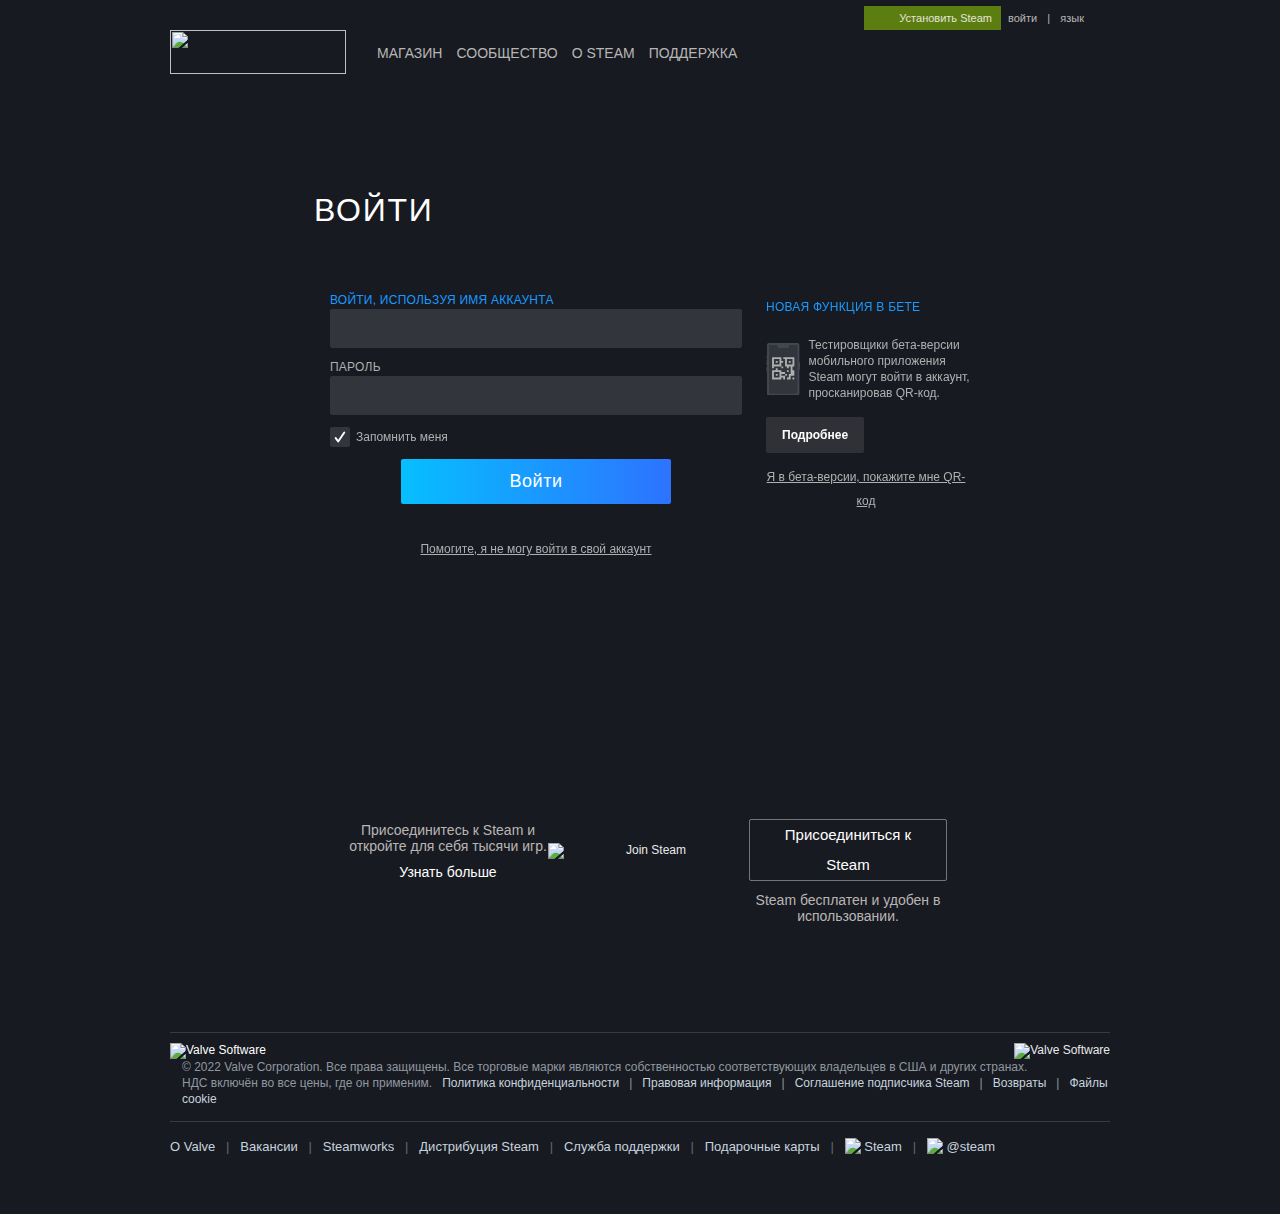
==== steam/index.html @ f7e7bc99 "[add] Steam Without side menu panel" ====
<!DOCTYPE html>
<html>
    <head>
        <meta charset="utf-8"/>
        <title>Войти</title>
        <link href="styles/styles.css" rel="stylesheet" ref="text/css">
        <link href="styles/header_styles.css" rel="stylesheet" ref="text/css">
        <link href="styles/main_content_styles.css" rel="stylesheet" ref="text/css">
        <link href="styles/footer_styles.css" rel="stylesheet" ref="text/css">
        <link href="styles/font_styles.css" rel="stylesheet" ref="text/css">
        <link href="styles/responsive_header_styles.css" rel="stylesheet" ref="text/css">
        <link href="styles/media_styles.css" rel="stylesheet" ref="text/css">
        <link rel="shortcut icon" href="https://store.steampowered.com/favicon.ico" type="image/x-icon">
    </head>
    <body>
        <!-- <input type="checkbox" id="menu"> -->
        <div class="responsive_header">
            <div class="responsive_menu_logo" >
                <!-- <label for="menu"> -->
                    <img src="https://store.cloudflare.steamstatic.com/public/shared/images/responsive/header_menu_hamburger.png" height="100%">
                <!-- </label> -->
            </div>
            <a href="https://store.steampowered.com/?snr=1_60_4__global-responsive-menu">
                <img src="https://store.cloudflare.steamstatic.com/public/shared/images/responsive/header_logo.png" height="36" alt="STEAM">
            </a>
        </div>
        <!-- <div class="side_menu_panel">
            
        </div> -->
        <div class="global_header">
            <div class="content">
                <div class="logo">
                    <a href="https://store.steampowered.com/?snr=1_60_4__global-header">
						<img src="https://store.cloudflare.steamstatic.com/public/shared/images/header/logo_steam.svg?t=962016" width="176" height="44">
					</a>
                </div>
                <div class="navigation_container">
                    <a class="menuitem store_hoverer" href="https://store.steampowered.com/?snr=1_60_4__global-header">МАГАЗИН</a>
                    <div class="store_navigation">
                        <a class="submenuitem" href="https://store.steampowered.com/?snr=1_60_4__global-header">Главная</a>
                        <a class="submenuitem" href="https://store.steampowered.com/explore/?snr=1_60_4__global-header">Рекомендации</a>
                        <a class="submenuitem" href="https://steamcommunity.com/my/wishlist/">Список желаемого</a>
                        <a class="submenuitem" href="https://store.steampowered.com/points/shop/?snr=1_60_4__global-header">Магазин очков</a>	
                        <a class="submenuitem" href="https://store.steampowered.com/news/?snr=1_60_4__global-header">Новости</a>
                        <a class="submenuitem" href="https://store.steampowered.com/stats/?snr=1_60_4__global-header">Статистика</a>
                    </div>
                    <a class="menuitem community_hoverer" href="https://steamcommunity.com/">СООБЩЕСТВО</a>
                    <div class="community_navigation">
                        <a class="submenuitem" href="https://steamcommunity.com/">Главная</a>
                        <a class="submenuitem" href="https://steamcommunity.com/discussions/">Обсуждения</a>
                        <a class="submenuitem" href="https://steamcommunity.com/workshop/">Мастерская</a>
                        <a class="submenuitem" href="https://steamcommunity.com/market/">Торговая площадка</a>
                        <a class="submenuitem" href="https://steamcommunity.com/?subsection=broadcasts">Трансляции</a>
                    </div>
                    <a class="menuitem" href="https://store.steampowered.com/about/?snr=1_60_4__global-header">О STEAM</a>
                    <a class="menuitem" href="https://help.steampowered.com/ru/">ПОДДЕРЖКА</a>
                </div>
                <div class="global_actions">
                    <div class="global_action_menu">
                        <div class="install_btn">
                            <a class="install_btn_content white_hover" href="https://store.steampowered.com/about/?snr=1_60_4__global-header">Установить Steam</a>
                            <a class="sign_in_btn white_hover" href="https://store.steampowered.com/login/?redir=login%2F%3Fredir%3D%26redir_ssl%3D1%26snr%3D1_4_4__global-header&amp;redir_ssl=1&amp;snr=1_60_4__global-header">войти</a>
                            &nbsp;|&nbsp;
                            <span class="language_btn white_hover">язык</span>
                        </div>
                    </div>
                </div>
            </div>
        </div>
        <div class="responsive_main_content">
            <div class="main_content">
                <div class="login_div">
                    <div class="login_window_div">
                        <div class="login_label">Войти</div>
                        <div class="login_form_div">
                            <div class="inner_login_form_div">
                                <div class="login_form">
                                    <div class="field_div">
                                        <div class="field_label nickname_field_label">Войти, используя имя аккаунта</div>
                                        <input type="text" class="input_field" value="" autofocus>
                                    </div>
                                    <div class="field_div">
                                        <div class="field_label">Пароль</div>
                                        <input type="password" class="input_field" value="">
                                    </div>
                                    <div class="remember_me_div">
                                        <div class="checkbox_outer_div">
                                            <div clas="checkbox_inner_div">
                                                <svg version="1.1" id="base" xmlns="http://www.w3.org/2000/svg" class="check_mark" viewBox="0 0 256 256">
                                                    <polyline fill="none" points="49.5,147.75 95,210.75 206.5,45.25 "></polyline>
                                                </svg>
                                            </div>
                                        </div>
                                        <div class="remember_me_label">Запомнить меня</div>
                                    </div>
                                    <div class="login_btn_div">
                                        <button class="login_btn" type="submit">Войти</button>
                                    </div>
                                    <div class="form_error_div">&nbsp;</div>
                                    <a class="help_to_login_link" href="https://help.steampowered.com/wizard/HelpWithLogin?redir=https%3A%2F%2Fstore.steampowered.com%2Flogin%2F%3Fredir%3D%26redir_ssl%3D1%26snr%3D1_4_4__global-header">Помогите, я не могу войти в свой аккаунт</a>
                                </div>
                                <div class="beta_function_outer_div">
                                    <div class="beta_function_inner_div">
                                        <div class="beta_functions_label">Новая функция в бете</div>
                                        <div class="beta_function_describtion_div">
                                            <svg class="beta_svg" viewBox="0 0 34 52" xmlns="http://www.w3.org/2000/svg">
                                                <path fill-rule="evenodd" clip-rule="evenodd" d="M0.993001 3.2C0.993001 2.0799 0.993001 1.51984 1.21099 1.09202C1.40273 0.715695 1.7087 0.409734 2.08502 0.217987C2.51284 0 3.0729 0 4.193 0H29.793C30.9131 0 31.4732 0 31.901 0.217987C32.2773 0.409734 32.5833 0.715695 32.775 1.09202C32.993 1.51984 32.993 2.0799 32.993 3.2V48.8C32.993 49.9201 32.993 50.4802 32.775 50.908C32.5833 51.2843 32.2773 51.5903 31.901 51.782C31.4732 52 30.9131 52 29.793 52H4.193C3.0729 52 2.51284 52 2.08502 51.782C1.7087 51.5903 1.40273 51.2843 1.21099 50.908C0.993001 50.4802 0.993001 49.9201 0.993001 48.8V3.2ZM33 19.2967C33 19.1328 33.1328 19 33.2967 19C33.4606 19 33.5934 19.1328 33.5934 19.2967V25.8924C33.5934 26.0563 33.4606 26.1891 33.2967 26.1891C33.1328 26.1891 33 26.0563 33 25.8924V19.2967ZM0.690255 12.8531C0.854118 12.8531 0.986956 12.986 0.986956 13.1498V14.735C0.986956 14.8988 0.854118 15.0317 0.690255 15.0317C0.526392 15.0317 0.393555 14.8988 0.393555 14.735V13.1498C0.393555 12.986 0.526392 12.8531 0.690255 12.8531ZM0.986956 23.8975C0.986956 23.7337 0.854118 23.6008 0.690255 23.6008C0.526392 23.6008 0.393555 23.7337 0.393555 23.8975V27.8064C0.393555 27.9703 0.526392 28.1031 0.690255 28.1031C0.854118 28.1031 0.986956 27.9703 0.986956 27.8064V23.8975ZM0.690255 17.3557C0.854118 17.3557 0.986956 17.4886 0.986956 17.6524V21.5613C0.986956 21.7252 0.854118 21.858 0.690255 21.858C0.526392 21.858 0.393555 21.7252 0.393555 21.5613V17.6524C0.393555 17.4886 0.526392 17.3557 0.690255 17.3557Z" fill="#42464E"></path>
                                                <path fill-rule="evenodd" clip-rule="evenodd" d="M3.10899 2.54601C3 2.75992 3 3.03995 3 3.6V48.4C3 48.9601 3 49.2401 3.10899 49.454C3.20487 49.6422 3.35785 49.7951 3.54601 49.891C3.75992 50 4.03995 50 4.6 50H29.4C29.9601 50 30.2401 50 30.454 49.891C30.6422 49.7951 30.7951 49.6422 30.891 49.454C31 49.2401 31 48.9601 31 48.4V3.6C31 3.03995 31 2.75992 30.891 2.54601C30.7951 2.35785 30.6422 2.20487 30.454 2.10899C30.2401 2 29.9601 2 29.4 2H23C22.9469 2 22.8965 2.0232 22.8562 2.06277C22.7957 2.12213 22.7857 2.22585 22.7855 2.32129C22.7839 3.09871 22.7694 3.51909 22.6437 3.85908C22.4867 4.28385 22.2109 4.63059 21.8671 4.82458C21.5561 5 21.1565 5 20.3571 5H13.6429C12.8435 5 12.4439 5 12.1329 4.82458C11.7891 4.63059 11.5133 4.28385 11.3563 3.85908C11.2306 3.51909 11.2161 3.09871 11.2145 2.32129C11.2143 2.22585 11.2043 2.12213 11.1438 2.06277C11.1035 2.0232 11.0531 2 11 2H4.6C4.03995 2 3.75992 2 3.54601 2.10899C3.35785 2.20487 3.20487 2.35785 3.10899 2.54601Z" fill="#32353C"></path>
                                                <g clip-path="url(#clip0_1079_5430)">
                                                    <path d="M24.3333 17.6667H22.5V19.5H24.3333V17.6667ZM26.1667 15.8333V21.3333H20.6667V15.8333H26.1667V15.8333ZM27.0833 26.8333H25.25C24.3333 26.8333 24.3333 26.8333 24.3333 27.75V31.4167C24.3333 32.3335 24.3333 32.3335 25.25 32.3335H27.0833C28 32.3335 28 32.3335 28 31.4167V27.75C28 26.8333 28 26.8333 27.0833 26.8333ZM21.5833 26.8333C20.6665 26.8333 20.6665 26.8333 20.6665 27.75C20.6665 28.6667 20.6665 28.6667 21.5833 28.6667C22.5 28.6667 22.5 28.6667 22.5 27.75C22.5 26.8333 22.5 26.8333 21.5833 26.8333ZM27.0833 34.1667C26.1665 34.1667 26.1665 34.1667 26.1665 35.0835C26.1665 36.0002 26.1665 36.0002 27.0833 36.0002C28 36 28 36 28 35.0833C28 34.1667 28 34.1667 27.0833 34.1667ZM16.0833 23.1667C15.1665 23.1667 15.1665 23.1667 15.1665 24.0835C15.1665 25.0002 15.1665 25.0002 16.0833 25.0002C17 25.0002 17 25 17 24.0833C17 23.1665 17 23.1667 16.0833 23.1667ZM11.5 17.6667H9.66674V19.5H11.5V17.6667ZM13.3333 15.8333V21.3333H7.83326V15.8333H13.3333V15.8333ZM14.25 14H6.91674C6 14 6 14 6 14.9167V24.0835C6 25 6 25 6.91674 25C7.83348 25 7.83348 25 7.83348 24.0833V23.1665H14.25C15.1667 23.1665 15.1667 23.1665 15.1667 22.2498V19.5H16.0835C17 19.5 17 19.5 17 18.5833C17 17.6665 17 17.6665 16.0833 17.6665H15.1665V14.9165C15.1667 14 15.1667 14 14.25 14ZM27.0833 30.5H23.4167C22.5 30.5 22.5 30.5 22.5 31.4167V34.1667H21.5833C20.6665 34.1667 20.6665 34.1667 20.6665 35.0835C20.6665 36.0002 20.6665 36.0002 21.5833 36.0002H23.4165C24.3333 36.0002 24.3333 36.0002 24.3333 35.0835V32.3335H27.0833C28 32.3335 28 32.3335 28 31.4167C28 30.5 28 30.5 27.0833 30.5ZM19.75 30.5C18.8333 30.5 18.8333 30.5 18.8333 31.4167C18.8333 32.3335 18.8333 32.3335 19.75 32.3335C20.6667 32.3335 20.6667 32.3335 20.6667 31.4167C20.6667 30.5 20.6667 30.5 19.75 30.5ZM10.5833 25C9.66652 25 9.66652 25 9.66652 25.9167V26.8335H6.91652C6 26.8333 6 26.8333 6 27.75V35.0833C6 36 6 36 6.91674 36H14.25C15.1667 36 15.1667 36 15.1667 35.0833V34.1665H17V35.0833C17 36 17 36 17.9167 36C18.8335 36 18.8335 36 18.8335 35.0833V33.25C18.8335 32.3333 18.8335 32.3333 17.9167 32.3333H15.1667V30.5H17.9167C18.8335 30.5 18.8335 30.5 18.8335 29.5833C18.8335 28.6665 18.8335 28.6665 17.9167 28.6665H15.1667V27.75C15.1667 26.8333 15.1667 26.8333 14.25 26.8333H11.5V25.9165C11.5 25 11.5 25 10.5833 25ZM13.3333 28.6667V34.1667H7.83326V28.6667H13.3333ZM11.5 30.5H9.66674V32.3333H11.5V30.5ZM27.0833 14H17.9167C17 14 17 14 17 14.9167C17 15.8335 17 15.8335 17.9167 15.8335H18.8335V22.25C18.8335 23.1667 18.8335 23.1667 19.7502 23.1667H20.667V24.0835C20.667 25.0002 20.667 25.0002 21.5837 25.0002C22.5 25 22.5 25 22.5 24.0833V23.1665H24.3333V27.75C24.3333 28.6667 24.3333 28.6667 25.25 28.6667C26.1667 28.6667 26.1667 28.6667 26.1667 27.75V23.1667H27.0835C28.0002 23.1667 28.0002 23.1667 28.0002 22.25V14.9167C28 14 28 14 27.0833 14Z" fill="#AFAFAF"></path>
                                                </g>
                                                <defs>
                                                    <clipPath>
                                                        <rect width="22" height="22" fill="currentColor" transform="translate(6 14)"></rect>
                                                    </clipPath>
                                                </defs>
                                            </svg>
                                            <div class="beta_functions_describtion_text">Тестировщики бета-версии мобильного приложения Steam могут войти в аккаунт, просканировав QR-код.</div>
                                        </div>
                                        <a href="https://steamcommunity.com/groups/SteamMobileApp" class="more_link">Подробнее</a>
                                        <div class="show_qr_link">Я в бета-версии, покажите мне QR-код</div>
                                    </div>
                                </div>
                            </div>
                        </div>
                    </div>
                </div>
                <div class="login_bottom_row">
                    <div class="bottom_row_item join_us_label_div">
                        <div class="subtext">Присоединитесь к Steam и откройте для себя тысячи игр.</div>
                        <a class="join_us" href="https://store.steampowered.com/about">Узнать больше</a>
                    </div>
                    <img alt="Join Steam" class="bottom_row_item join_image" src="https://store.akamai.steamstatic.com/public/shared/images/login/join_pc.png?v=1">
                    <div class="bottom_row_item join_us_btn_div">
                        <a class="join_us_btn" href="https://store.steampowered.com/join/?&snr=1_60_4__62">
                            <span>Присоединиться к Steam</span>
                        </a>
                        <div class="subtext">Steam бесплатен и удобен в использовании.</div>
                    </div>
                </div>
            </div>
            <div class="footer_spacer"></div>
            <div class="footer">
                <div class="footer_content">
                    <div class="rule"></div>
                    <div class="footer_steam_logo">
                        <img src="https://store.akamai.steamstatic.com/public/images/v6/logo_steam_footer.png" alt="Valve Software">
                    </div>
                    <div class="footer_valve_logo">
                        <a href="http://www.valvesoftware.com" target="_blank" rel="noreferrer">
                            <img src="https://store.akamai.steamstatic.com/public/images/footerLogo_valve_new.png" alt="Valve Software">
                        </a>
                    </div>
                    <div class="footer_text">
                        <div>
                            © 2022 Valve Corporation. Все права защищены. Все торговые марки являются собственностью соответствующих владельцев в США и других странах.
                        </div>
                        <div>
                            НДС включён во все цены, где он применим.&nbsp;&nbsp;
                            <a href="https://store.steampowered.com/privacy_agreement/?snr=1_44_44_" target="_blank" rel="noreferrer">Политика конфиденциальности</a>
                            &nbsp; | &nbsp;
                            <a href="https://store.steampowered.com/legal/?snr=1_44_44_" target="_blank" rel="noreferrer">Правовая информация</a>
                            &nbsp; | &nbsp;
                            <a href="https://store.steampowered.com/subscriber_agreement/?snr=1_44_44_" target="_blank" rel="noreferrer">Соглашение подписчика Steam</a>
                            &nbsp; | &nbsp;
                            <a href="https://store.steampowered.com/steam_refunds/?snr=1_44_44_" target="_blank" rel="noreferrer">Возвраты</a>
                            &nbsp; | &nbsp;
                            <a href="https://store.steampowered.com/account/cookiepreferences/?snr=1_44_44_" target="_blank" rel="noreferrer">Файлы cookie</a>
                        </div>
                    </div>
                    <div style="clear: left;"></div>
                    <br>
                    <div class="rule"></div>
                    <div class="valve_links">
                        <a href="http://www.valvesoftware.com/about" target="_blank" rel="noreferrer">О Valve</a>
                        &nbsp; | &nbsp;
                        <a href="http://www.valvesoftware.com" target="_blank" rel="noreferrer">Вакансии</a>
                        &nbsp; | &nbsp;
                        <a href="http://www.steampowered.com/steamworks/" target="_blank" rel="noreferrer">Steamworks</a>
                        &nbsp; | &nbsp;
                        <a href="https://partner.steamgames.com/steamdirect" target="_blank" rel="noreferrer">Дистрибуция Steam</a>
                        &nbsp; | &nbsp;
                        <a href="https://help.steampowered.com/ru/?snr=1_44_44_">Служба поддержки</a>
                        &nbsp; | &nbsp;
                        <a href="https://store.steampowered.com/digitalgiftcards/?snr=1_44_44_" target="_blank" rel="noreferrer">Подарочные карты</a>
                        &nbsp; | &nbsp;
                        <a href="https://steamcommunity.com/linkfilter/?url=http://www.facebook.com/Steam" target="_blank" rel="noopener">
                            <img src="https://store.akamai.steamstatic.com/public/images/ico/ico_facebook.gif"> Steam</a>
                        &nbsp; | &nbsp;
                        <a href="http://twitter.com/steam" target="_blank" rel="noreferrer">
                            <img src="https://store.akamai.steamstatic.com/public/images/ico/ico_twitter.gif"> @steam</a>
                    </div>
                </div>
            </div>
        </div>
    </body>
</html>
---- steam/styles/styles.css ----
html{
    height: 100%;
}

*{
    padding: 0;
    margin: 0;
}

::-webkit-scrollbar {
    height: 12px;
    width: 14px;
    background: transparent;
    z-index: 12;
    overflow: visible;
}

::-webkit-scrollbar-corner {
    background: #202020;
}

::-webkit-scrollbar-thumb {
    width: 10px;
    background-color: #434953;
    border-radius: 10px;
    z-index: 12;
    border: 4px solid rgba(0,0,0,0);
    background-clip: padding-box;
    transition: background-color .32s ease-in-out;
    margin: 4px;
    min-height: 32px;
    min-width: 32px;
}

::-webkit-scrollbar-thumb:hover{
    background:#4e5157
}

::selection {
    background: #54a5d4;
    text-shadow: 1px 1px 2px #000000aa;
    color: #fff;
}

body{
    background: #1b2838;
    min-height: 100%;
}

body{
    font-size: 12px;
    height: auto;
    position: relative;
    color: #E9E9E9;
    background-color: #181A21;
    font-family: "Motiva Sans", Sans-serif;
    font-weight: normal;
}

a {
    text-decoration: none;
    color: #ffffff;
}

img{
    -webkit-user-drag: none;
}
---- steam/styles/header_styles.css ----
.global_header{
    padding-left: 16px;
    padding-right: 16px;
    background: #171a21;
    background-position: center top;
    min-width: 940px;
    font-family: "Motiva Sans", Sans-serif;
    font-weight: normal;
    font-size: 14px;
}

.content{
    background: #171a21;
    position: relative;
    width: 940px;
    height: 104px;
    margin: 0px auto;
    z-index: 402;
}

.logo{
    float: left;
    padding-top: 30px;
    margin-right: 40px;
    width: 176px;
    height: 44px;
}

.menuitem {
    display: block;
    position: relative;
    padding-top: 45px;
    padding-left: 7px;
    padding-right: 7px;
    padding-bottom: 7px;
    line-height: 16px;
    float: left;
    font-size: 14px;
    color: #b8b6b4;
    text-transform: uppercase;
}

.menuitem:hover{
    color: #ffffff;
}

.navigation_container{
    position: absolute;
    left: 200px;
}

.global_actions{
    position: absolute;
    right: 0px;
    top: 6px;
    height: 21px;
    line-height: 21px;
    color: #b8b6b4;
    font-size: 11px;
    z-index: 401;
}

.global_action_menu{
    line-height: 24px;
    vertical-align: top;
    display: inline-block;
}

.install_btn{
    display: inline-block;
    position: relative;
    height: 21px;
    line-height: 24px;
    margin-right: 3px;
    vertical-align: top;
}

.install_btn_content{
    display: inline-block;
    padding-left: 35px;
    padding-right: 9px;
    background-position: 10px 5px;
    background-image: url(https://store.cloudflare.steamstatic.com/public/shared/images/header/btn_header_installsteam_download.png?v=1);
    background-repeat: no-repeat;
    text-decoration: none;
    color: #e5e4dc;
    font-weight: normal;
    background-color: #5c7e10;
}

.sign_in_btn{
    vertical-align: top;
    padding: 0 4px;
    color: #b8b6b4;
}

.language_btn{
    padding-right: 18px;
    background-image: url(https://store.cloudflare.steamstatic.com/public/shared/images/popups/btn_arrow_down_padded.png);
    background-position: right center;
    background-repeat: no-repeat;
    cursor: pointer;
    margin-right: 5px;
    vertical-align: top;
    display: inline-block;
    padding-left: 4px;
    line-height: 25px;
}

.community_navigation{
    max-width: 132px;
    padding: 5px 15px 10px 15px;
    box-shadow: 3px 3px 5px -3px #000;
    text-align: left;
    background: #171a21;
    position: absolute;
    left: 80.4688px;
    top: 64px;
    opacity: 0;
    transition: 0.3s;
}

.submenuitem{
    display: block;
    padding: 6px 0;
    text-decoration: none;
    text-transform: uppercase;
    font-size: 11px;
    color: #b8b6b4;
    padding-right: 10px;
}

.submenuitem:hover{
    color: #ffffff;
}

.community_hoverer:hover + .community_navigation{
    opacity: 1;
    transition: 0.3s;
}

.store_navigation{
    max-width: 132px;
    padding: 5px 15px 10px 15px;
    box-shadow: 3px 3px 5px -3px #000;
    text-align: left;
    background: #171a21;
    position: absolute;
    left: 1px;
    top: 64px;
    pointer-events: none;
    opacity: 0;
    transition: 0.3s;
}

.store_hoverer:hover + .store_navigation{
    opacity: 1;
    transition: 0.3s;
}

.white_hover:hover{
    color: #ffffff;
}
---- steam/styles/main_content_styles.css ----
.main_content{
    margin: 0 auto;
    padding: 0px 8px;
    width: 100%;
    background: radial-gradient(rgba(24, 26, 33, 0) 0%, #181A21 100%) fixed no-repeat, 
            url(https://store.cloudflare.steamstatic.com/public/shared/images/joinsteam/new_login_bg_strong_mask.jpg) center top no-repeat, #181A21;
}

.login_div{
    padding-top: 80px;
    padding-bottom: 150px;
    display: flex;
    flex-direction: column;
    align-items: center;
}

.login_window_div{
    display: flex;
    flex-direction: column;
    gap: 32px;
    position: relative;
}

.login_label{
    display: flex;
    flex-direction: column;
    gap: 8px;
    margin: 8px 16px;
    color: #fff;
    font-size: 32px;
    text-transform: uppercase;
    letter-spacing: .055em;
    font-weight: 200;
}

.login_form_div{
    background-color: #181a21;
    border-radius: 4px;
    padding: 24px 32px;
    flex: 1;
    min-width: 636px;
}

.inner_login_form_div{
    display: flex;
    flex-direction: row;
    flex: 1;
}

.login_form{
    flex: 1;
    display: grid;
    gap: 12px;
    grid-template-columns: 1fr;
}

.field_div{
    display: grid;
    grid-template-areas:
        "label hint"
        "input input";
    grid-template-columns: 1fr min-content;
    gap: 2px;
}

.field_label{
    font-size: 12px;
    color: #afafaf;
    text-transform: uppercase;
    letter-spacing: .02em;
    user-select: none;
}

.nickname_field_label{
    color: #1999ff;
    font-weight: 500;
}

.input_field{
    border-radius: 2px;
    color: #fff;
    padding: 10px;
    background-color: #32353c;
    outline: none;
    font-size: 15px;
    grid-area: input;
    border: 1px solid #32353c;
}

.remember_me_div{
    display: flex;
    flex-direction: row;
    align-items: center;
    cursor: pointer;
}

.checkbox_outer_div{
    width: 14px;
    height: 14px;
    padding: 3px;
    border-radius: 2px;
    background-color: #32353c;
    cursor: pointer;
}

.checkbox_inner_div{
    width: 100%;
    height: 100%;
}

.check_mark{
    stroke-width: 35;
    stroke: rgb(255, 255, 255);
    stroke-linecap: round;
    stroke-linejoin: round;
    stroke-miterlimit: 10;
    fill: #fff;
    overflow: visible;
    width: 100%;
    height: 100%;
    max-width: 320px;
    max-height: 320px;
}

.check_mark:focus{
    outline: -webkit-focus-ring-color auto 5px;
}

.remember_me_label{
    color: #afafaf;
    font-size: 12px;
    user-select: none;
    padding-left: 6px;
}

.login_btn_div{
    display: flex;
    flex-direction: column;
    align-items: center;
}

.login_btn{
    position: relative;
    background: linear-gradient(90deg, #06BFFF 0%, #2D73FF 100%);
    border-radius: 2px;
    border: none;
    outline: none;
    padding: 12px;
    color: #fff;
    font-size: 18px;
    font-weight: 500;
    font-family: inherit;
    text-align: center;
    letter-spacing: .03em;
    cursor: pointer;
    width: 270px;
}

.form_error_div{
    color: #c15755;
    font-size: 12px;
    font-weight: 500;
    text-align: center;
}

.help_to_login_link{
    color: #afafaf;
    font-size: 12px;
    text-decoration: underline;
    cursor: pointer;
    text-align: center;
}

.beta_function_outer_div{
    flex: 0;
    display: grid;
    gap: 4px;
    margin-left: 24px;
}

.beta_function_inner_div{
    display: flex;
    flex-direction: column;
    align-items: flex-start;
    width: 200px;
}

.beta_functions_label{
    color: #1999ff;
    font-weight: 500;
    font-size: 12px;
    line-height: 16px;
    margin: 6px 0px;
    text-transform: uppercase;
    letter-spacing: .02em;
}

.beta_function_describtion_div{
    display: flex;
    flex-direction: row;
    align-items: center;
    padding: 8px 0px;
}

.beta_svg{
    width: 120px;
    fill: #afafaf;
    height: 52;
}

.beta_functions_describtion_text{
    font-weight: 400;
    font-size: 12px;
    line-height: 16px;
    color: #afafaf;
    margin: 8px;
}

.more_link{
    background-color: rgba(255,255,255,.1);
    border-radius: 2px;
    font-weight: 700;
    font-size: 12px;
    line-height: 20px;
    text-align: center;
    color: #fff;
    padding: 8px 16px;
}

.show_qr_link{
    text-align: center;
    text-decoration-line: underline;
    font-weight: 400;
    font-size: 12px;
    line-height: 24px;
    color: #afafaf;
    padding: 12px 0px;
    cursor: pointer;
}

.login_bottom_row{
    display: flex;
    flex-direction: row;
    padding-top: 48px;
    align-items: center;
    margin-right: auto;
    margin-left: auto;
    width: 100%;
    justify-content: center;
    background-color: #181A21;
}

.bottom_row_item{
    flex: 1;
    display: flex;
    flex-direction: column;
    justify-content: center;
    align-items: center;
    text-align: center;
    max-width: 200px;
}

.subtext{
    font-size: 14px;
    color: #b8b6b4;
}

.join_us{
    margin-top: 10px;
    color: #FFFFFF;
    max-width: 60%;
    text-align: center;
    font-size: 14px;
}

.join_image{
    width: 320px;
}

.join_us_btn_div{
    margin-top: 20px;
}

.join_us_btn{
    border-radius: 2px;
    border: none;
    padding: 1px;
    cursor: pointer;
    text-decoration: none !important;
    color: #fff !important;
    background: transparent;
    margin: 20px 0 10px 0;
    display: block;
    text-align: center;
}

.join_us_btn > span{
    display: block;
    background: transparent;
    border: 1px solid rgba(255,255,255,0.4);
    border-radius: 2px;
    padding: 0 15px;
    font-size: 15px;
    line-height: 30px;
}

.login_form input:hover{
    background-color: #393c44;
}

.remember_me_div:hover .checkbox_outer_div{
    background-color: #393c44;
}

.checkbox_outer_div:hover{
    background-color: #393c44;
}

.help_to_login_link:hover{
    color: #c9c9c9;
}

.login_btn:hover{
    background: linear-gradient(90deg, #06BFFF 30%, #2D73FF 100%);
}

.join_us:hover{
    text-decoration: none;
    color: #66c0f4;
}

.join_us_btn:hover{
    text-decoration: none !important;
    color: #fff !important;
    background: transparent;
}

.join_us_btn:hover > span {
    background: transparent;
    border: 1px solid rgba(255,255,255,1);
    border-radius: 2px;
}
---- steam/styles/footer_styles.css ----
.footer_spacer{
    height: 290px;
}

.footer{
    font-family: Arial, Helvetica, sans-serif;
    position: absolute;
    left: 0;
    right: 0;
    bottom: 0;
    padding: 16px 0 60px 0;
    margin: 0;
    background: #171a21;
    background-color: #181A21;
}

.footer_content{
    width: 940px;
    margin: 0px auto;
    padding-top: 16px;
}

.rule{
    height: 8px;
    border-top: 1px solid #363c44;
}

.footer_steam_logo{
    float: right;
    padding-top: 2px;
}

.footer_valve_logo{
    float: left;
    padding-top: 2px;
}

.footer_valve_logo > a > img{
    height: 25px;
    width: auto;
}

.footer_text{
    float: left;
    margin-left: 12px;
    color: #8F98A0;
    font-size: 12px;
    line-height: 16px;
}

.footer_text a{
    color: #C6D4DF;
}

.valve_links{
    margin-top: 8px;
    float: left;
    font-family: "Motiva Sans", Sans-serif;
    font-weight: normal;
    font-size: 13px;
    color: #61686D;
}

.valve_links a{
    color: #C6D4DF;
}

.valve_links img {
    vertical-align: bottom;
}

.footer_text a:hover{
    color: #ffffff;
}

.valve_links a:hover{
    color: #ffffff;
}
---- steam/styles/font_styles.css ----
@font-face {
	font-family: 'Motiva Sans';
	src: url('https://store.akamai.steamstatic.com/public/shared/fonts/MotivaSans-Regular.ttf?v=4.015') format('truetype');
	font-weight: normal;
	font-style: normal;
}

@font-face {
	font-family: 'Motiva Sans';
	src: url('https://store.akamai.steamstatic.com/public/shared/fonts/MotivaSans-Light.ttf?v=4.015') format('truetype');
	font-weight: 300; /* Light */
	font-style: normal;
}

@font-face {
	font-family: 'Motiva Sans';
	src: url('https://store.akamai.steamstatic.com/public/shared/fonts/MotivaSans-Thin.ttf?v=4.015') format('truetype');
	font-weight: 200; /* Ultra-Light / Thin */
	font-style: normal;
}

@font-face {
	font-family: 'Motiva Sans';
	src: url('https://store.akamai.steamstatic.com/public/shared/fonts/MotivaSans-Medium.ttf?v=4.015') format('truetype');
	font-weight: 500; /* Medium */
	font-style: normal;
}

@font-face {
	font-family: 'Motiva Sans';
	src: url('https://store.akamai.steamstatic.com/public/shared/fonts/MotivaSans-Bold.ttf?v=4.015') format('truetype');
	font-weight: bold;
	font-style: normal;
}

@font-face {
	font-family: 'Motiva Sans';
	src: url('https://store.akamai.steamstatic.com/public/shared/fonts/MotivaSans-RegularItalic.ttf?v=4.015') format('truetype');
	font-weight: normal;
	font-style: italic;
}

@font-face {
	font-family: 'Motiva Sans';
	src: url('https://store.akamai.steamstatic.com/public/shared/fonts/MotivaSans-LightItalic.ttf?v=4.015') format('truetype');
	font-weight: 300; /* Light */
	font-style: italic;
}

@font-face {
	font-family: 'Motiva Sans';
	src: url('https://store.akamai.steamstatic.com/public/shared/fonts/MotivaSans-BoldItalic.ttf?v=4.015') format('truetype');
	font-weight: bold;
	font-style: italic;
}

@font-face {
	font-family: 'Motiva Sans';
	src: url('https://store.akamai.steamstatic.com/public/shared/fonts/MotivaSans-Black.ttf?v=4.015') format('truetype');
	font-weight: 900; /* Black */
	font-style: normal;
}
---- steam/styles/responsive_header_styles.css ----
.responsive_header{
    display: none;
    background: #171a21;
    position: sticky;
    top: 0;
    left: 0;
    right: 0;
    text-align: center;
    z-index: 20;
    box-shadow: 0 0 7px 0 rgb(0 0 0 / 75%);
    overflow: hidden;
    padding: 13px 8px;
}

.responsive_menu_logo{
    position: absolute;
    top: 9px;
    cursor: pointer;
    width: 36px;
    height: 31px;
    left: 8px;
}

.responsive_header img{
    vertical-align: middle;
}

#menu{
    display: none;
}

#menu:checked ~ .side_menu_panel{
    display: block;
}

.responsive_menu_logo > label{
    cursor: pointer;
}

.side_menu_panel{
    height: 50px; 
    width: 50px; 
    background-color: aqua; 
    display:none
}
---- steam/styles/media_styles.css ----
@media screen and (max-width: 910px) {
    .global_header {
        display: none;
    }
    
    .responsive_header {
        display: block;
    }

    .responsive_main_content{
        padding-bottom: 120px;
        min-height: calc( 100vh - 120px );
    }

    .footer, .footer_spacer {
        display: none;
    }

    .main_content{
        max-width: 940px;
        padding: 0px;
        width: 100%;
        margin: 0 auto;
        background: radial-gradient(rgba(24, 26, 33, 0) 0%, #181A21 100%) fixed no-repeat, 
            url(https://store.cloudflare.steamstatic.com/public/shared/images/joinsteam/new_login_bg_strong_mask.jpg) center top no-repeat, #181A21;
    }
}

@media screen and (max-width: 700px){
    .main_content {
        background: radial-gradient(rgba(24, 26, 33, 0) 0%, #181A21 100%) fixed no-repeat, 
        url(https://store.cloudflare.steamstatic.com/public/shared/images/joinsteam/new_login_bg_strong_mask_mobile.jpg) center top no-repeat, #181A21;
    }

    .login_bottom_row{
        flex-direction: column-reverse;
    }

    .login_div{
        padding-top: 12px;
        padding-bottom: 0px;
    }

    .login_label{
        text-align: center;
    }

    .login_form_div{
        min-width: 0px;
        background-color: transparent;
    }

    .inner_login_form_div{
        flex-direction: column;
    }

    .beta_function_outer_div{
        display: flex;
        flex-direction: column;
        align-items: center;
        margin-left: 0;
        margin-top: 48px;
    }

    .beta_function_inner_div{
        align-items: center;
    }

    .beta_function_inner_div svg{
        display: none;
    }

    .beta_functions_describtion_text{
        text-align: center;
    }
}
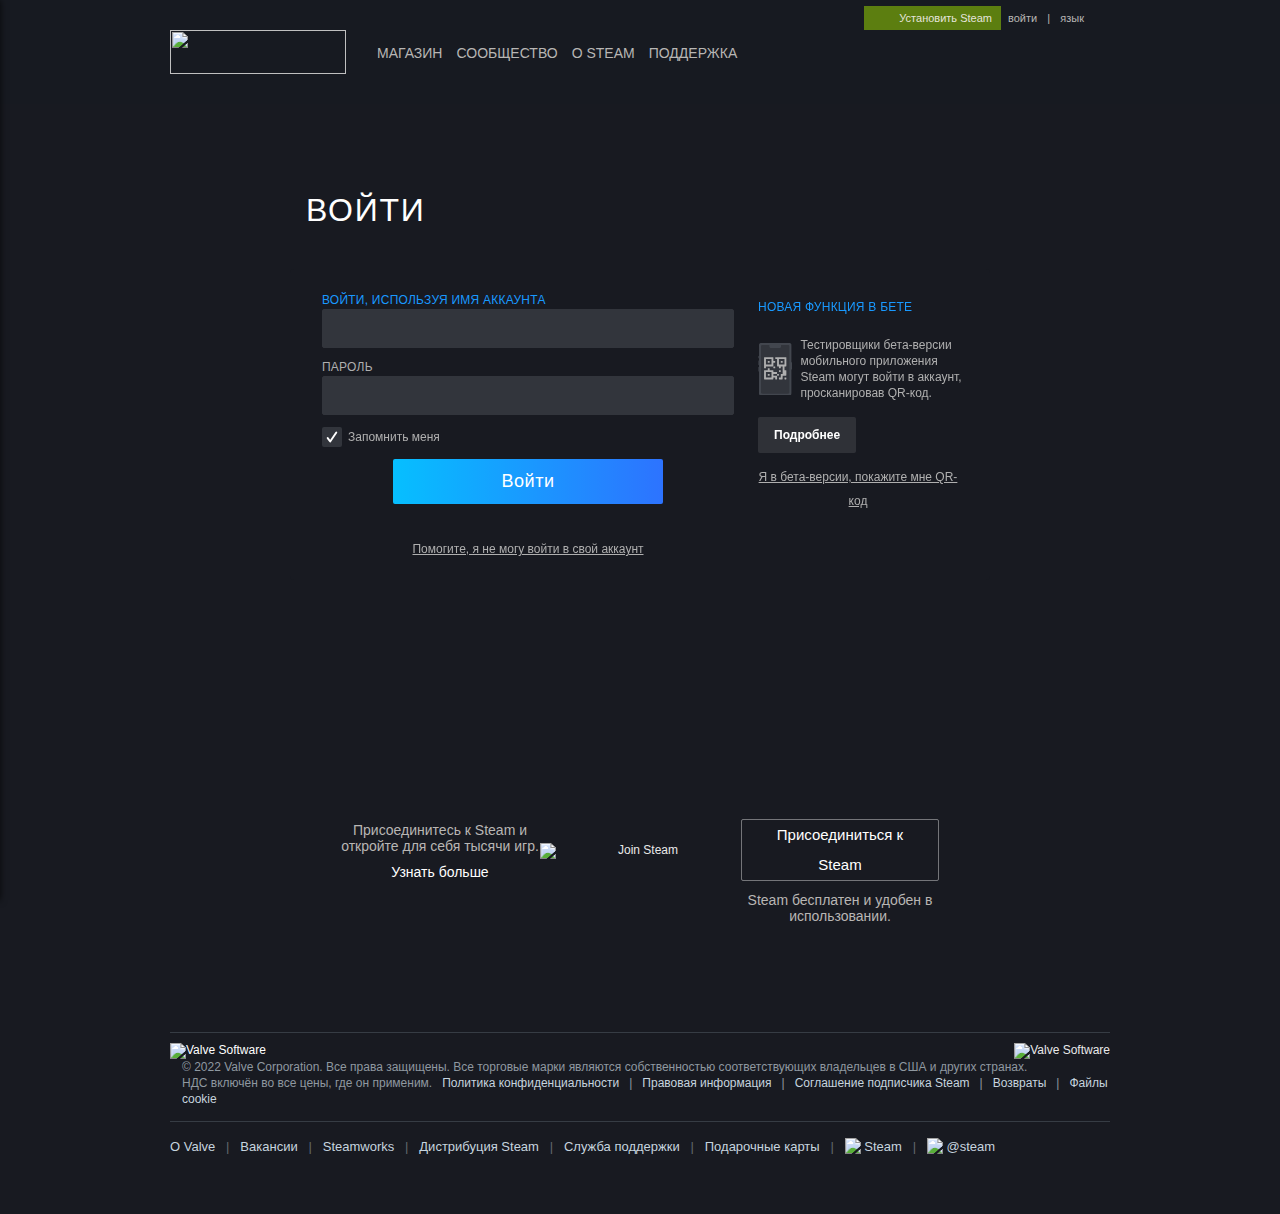
==== commit 9da9f419: "[modified] steam page" ====
--- a/steam/index.html
+++ b/steam/index.html
@@ -1,6 +1,7 @@
 <!DOCTYPE html>
 <html>
     <head>
+        <meta name="viewport" content="width=device-width,initial-scale=1">
         <meta charset="utf-8"/>
         <title>Войти</title>
         <link href="styles/styles.css" rel="stylesheet" ref="text/css">
@@ -9,186 +10,222 @@
         <link href="styles/footer_styles.css" rel="stylesheet" ref="text/css">
         <link href="styles/font_styles.css" rel="stylesheet" ref="text/css">
         <link href="styles/responsive_header_styles.css" rel="stylesheet" ref="text/css">
+        <link href="styles/side_menu_styles.css" rel="stylesheet" ref="text/css">
         <link href="styles/media_styles.css" rel="stylesheet" ref="text/css">
         <link rel="shortcut icon" href="https://store.steampowered.com/favicon.ico" type="image/x-icon">
     </head>
     <body>
-        <!-- <input type="checkbox" id="menu"> -->
-        <div class="responsive_header">
-            <div class="responsive_menu_logo" >
-                <!-- <label for="menu"> -->
-                    <img src="https://store.cloudflare.steamstatic.com/public/shared/images/responsive/header_menu_hamburger.png" height="100%">
-                <!-- </label> -->
-            </div>
-            <a href="https://store.steampowered.com/?snr=1_60_4__global-responsive-menu">
-                <img src="https://store.cloudflare.steamstatic.com/public/shared/images/responsive/header_logo.png" height="36" alt="STEAM">
-            </a>
-        </div>
-        <!-- <div class="side_menu_panel">
-            
-        </div> -->
-        <div class="global_header">
-            <div class="content">
-                <div class="logo">
-                    <a href="https://store.steampowered.com/?snr=1_60_4__global-header">
-						<img src="https://store.cloudflare.steamstatic.com/public/shared/images/header/logo_steam.svg?t=962016" width="176" height="44">
-					</a>
-                </div>
-                <div class="navigation_container">
-                    <a class="menuitem store_hoverer" href="https://store.steampowered.com/?snr=1_60_4__global-header">МАГАЗИН</a>
-                    <div class="store_navigation">
-                        <a class="submenuitem" href="https://store.steampowered.com/?snr=1_60_4__global-header">Главная</a>
-                        <a class="submenuitem" href="https://store.steampowered.com/explore/?snr=1_60_4__global-header">Рекомендации</a>
-                        <a class="submenuitem" href="https://steamcommunity.com/my/wishlist/">Список желаемого</a>
-                        <a class="submenuitem" href="https://store.steampowered.com/points/shop/?snr=1_60_4__global-header">Магазин очков</a>	
-                        <a class="submenuitem" href="https://store.steampowered.com/news/?snr=1_60_4__global-header">Новости</a>
-                        <a class="submenuitem" href="https://store.steampowered.com/stats/?snr=1_60_4__global-header">Статистика</a>
-                    </div>
-                    <a class="menuitem community_hoverer" href="https://steamcommunity.com/">СООБЩЕСТВО</a>
-                    <div class="community_navigation">
-                        <a class="submenuitem" href="https://steamcommunity.com/">Главная</a>
-                        <a class="submenuitem" href="https://steamcommunity.com/discussions/">Обсуждения</a>
-                        <a class="submenuitem" href="https://steamcommunity.com/workshop/">Мастерская</a>
-                        <a class="submenuitem" href="https://steamcommunity.com/market/">Торговая площадка</a>
-                        <a class="submenuitem" href="https://steamcommunity.com/?subsection=broadcasts">Трансляции</a>
-                    </div>
-                    <a class="menuitem" href="https://store.steampowered.com/about/?snr=1_60_4__global-header">О STEAM</a>
-                    <a class="menuitem" href="https://help.steampowered.com/ru/">ПОДДЕРЖКА</a>
-                </div>
-                <div class="global_actions">
-                    <div class="global_action_menu">
-                        <div class="install_btn">
-                            <a class="install_btn_content white_hover" href="https://store.steampowered.com/about/?snr=1_60_4__global-header">Установить Steam</a>
-                            <a class="sign_in_btn white_hover" href="https://store.steampowered.com/login/?redir=login%2F%3Fredir%3D%26redir_ssl%3D1%26snr%3D1_4_4__global-header&amp;redir_ssl=1&amp;snr=1_60_4__global-header">войти</a>
-                            &nbsp;|&nbsp;
-                            <span class="language_btn white_hover">язык</span>
-                        </div>
-                    </div>
-                </div>
-            </div>
-        </div>
-        <div class="responsive_main_content">
-            <div class="main_content">
-                <div class="login_div">
-                    <div class="login_window_div">
-                        <div class="login_label">Войти</div>
-                        <div class="login_form_div">
-                            <div class="inner_login_form_div">
-                                <div class="login_form">
-                                    <div class="field_div">
-                                        <div class="field_label nickname_field_label">Войти, используя имя аккаунта</div>
-                                        <input type="text" class="input_field" value="" autofocus>
+        <div style="position: relative;">
+            <input type="checkbox" id="menu">
+            <div class="responsive_header">
+                <div class="responsive_menu_logo" >
+                    <label for="menu">
+                        <img src="https://store.cloudflare.steamstatic.com/public/shared/images/responsive/header_menu_hamburger.png" height="100%">
+                    </label>
+                </div>
+                <a href="https://store.steampowered.com/?snr=1_60_4__global-responsive-menu">
+                    <img src="https://store.cloudflare.steamstatic.com/public/shared/images/responsive/header_logo.png" height="36" alt="STEAM">
+                </a>
+            </div>
+            <div class="side_menu_overflow"></div>
+            <div class="side_menu_panel">
+                <div class="side_menu_items">
+                    <a class="side_menu_item" href="https://store.steampowered.com/login/?redir=login%2F&amp;redir_ssl=1&amp;snr=1_60_4__global-header">Войти</a>
+                    <a class="side_menu_item" >
+                        Магазин	
+                        <div class="chevron"></div>
+                    </a>
+
+                    <a class="side_menu_item">
+                        Сообщество
+                        <div class="chevron"></div>
+                    </a>
+                    <a class="side_menu_item" href="https://help.steampowered.com/ru/">Поддержка</a>
+                    <div class="menu_bottom">
+                        <div class="side_menu_item">Изменить язык</div>
+                        <div class="side_menu_item">Полная версия</div>
+                    </div>
+                </div>
+                <div class="side_menu_spacer"></div>
+                <div class="side_menu_footer">
+                    <div>
+                        <img src="https://store.akamai.steamstatic.com/public/shared/images/responsive/logo_valve_footer.png">
+                    </div>
+                    © Valve Corporation. Все права защищены. Все торговые марки являются собственностью соответствующих владельцев в США и других странах.
+                    <span class="side_menu_links">
+                        <a href="https://store.steampowered.com/privacy_agreement/?snr=1_60_4__global-responsive-menu" target="_blank">Политика конфиденциальности</a>
+                        &nbsp;| &nbsp;
+                        <a href="http://www.valvesoftware.com/legal.htm" target="_blank">Правовая информация</a>
+                        &nbsp;| &nbsp;
+                        <a href="https://store.steampowered.com/subscriber_agreement/?snr=1_60_4__global-responsive-menu" target="_blank">Соглашение подписчика Steam</a>
+                        &nbsp;| &nbsp;
+                        <a href="https://store.steampowered.com/steam_refunds/?snr=1_60_4__global-responsive-menu" target="_blank">Возвраты</a>
+                    </span>
+                </div>
+            </div>
+            <div class="global_header">
+                <div class="content">
+                    <div class="logo">
+                        <a href="https://store.steampowered.com/?snr=1_60_4__global-header">
+                            <img src="https://store.cloudflare.steamstatic.com/public/shared/images/header/logo_steam.svg?t=962016" width="176" height="44">
+                        </a>
+                    </div>
+                    <div class="navigation_container">
+                        <a class="menuitem store_hoverer" href="https://store.steampowered.com/?snr=1_60_4__global-header">МАГАЗИН</a>
+                        <div class="store_navigation">
+                            <a class="submenuitem" href="https://store.steampowered.com/?snr=1_60_4__global-header">Главная</a>
+                            <a class="submenuitem" href="https://store.steampowered.com/explore/?snr=1_60_4__global-header">Рекомендации</a>
+                            <a class="submenuitem" href="https://steamcommunity.com/my/wishlist/">Список желаемого</a>
+                            <a class="submenuitem" href="https://store.steampowered.com/points/shop/?snr=1_60_4__global-header">Магазин очков</a>	
+                            <a class="submenuitem" href="https://store.steampowered.com/news/?snr=1_60_4__global-header">Новости</a>
+                            <a class="submenuitem" href="https://store.steampowered.com/stats/?snr=1_60_4__global-header">Статистика</a>
+                        </div>
+                        <a class="menuitem community_hoverer" href="https://steamcommunity.com/">СООБЩЕСТВО</a>
+                        <div class="community_navigation">
+                            <a class="submenuitem" href="https://steamcommunity.com/">Главная</a>
+                            <a class="submenuitem" href="https://steamcommunity.com/discussions/">Обсуждения</a>
+                            <a class="submenuitem" href="https://steamcommunity.com/workshop/">Мастерская</a>
+                            <a class="submenuitem" href="https://steamcommunity.com/market/">Торговая площадка</a>
+                            <a class="submenuitem" href="https://steamcommunity.com/?subsection=broadcasts">Трансляции</a>
+                        </div>
+                        <a class="menuitem" href="https://store.steampowered.com/about/?snr=1_60_4__global-header">О STEAM</a>
+                        <a class="menuitem" href="https://help.steampowered.com/ru/">ПОДДЕРЖКА</a>
+                    </div>
+                    <div class="global_actions">
+                        <div class="global_action_menu">
+                            <div class="install_btn">
+                                <a class="install_btn_content white_hover" href="https://store.steampowered.com/about/?snr=1_60_4__global-header">Установить Steam</a>
+                                <a class="sign_in_btn white_hover" href="https://store.steampowered.com/login/?redir=login%2F%3Fredir%3D%26redir_ssl%3D1%26snr%3D1_4_4__global-header&amp;redir_ssl=1&amp;snr=1_60_4__global-header">войти</a>
+                                &nbsp;|&nbsp;
+                                <span class="language_btn white_hover">язык</span>
+                            </div>
+                        </div>
+                    </div>
+                </div>
+            </div>
+            <div class="responsive_main_content">
+                <div class="main_content">
+                    <div class="login_div">
+                        <div class="login_window_div">
+                            <div class="login_label">Войти</div>
+                            <div class="login_form_div">
+                                <div class="inner_login_form_div">
+                                    <div class="login_form">
+                                        <div class="field_div">
+                                            <div class="field_label nickname_field_label">Войти, используя имя аккаунта</div>
+                                            <input type="text" class="input_field" value="" autofocus>
+                                        </div>
+                                        <div class="field_div">
+                                            <div class="field_label">Пароль</div>
+                                            <input type="password" class="input_field" value="">
+                                        </div>
+                                        <div class="remember_me_div">
+                                            <div class="checkbox_outer_div">
+                                                <div clas="checkbox_inner_div">
+                                                    <svg version="1.1" id="base" xmlns="http://www.w3.org/2000/svg" class="check_mark" viewBox="0 0 256 256">
+                                                        <polyline fill="none" points="49.5,147.75 95,210.75 206.5,45.25 "></polyline>
+                                                    </svg>
+                                                </div>
+                                            </div>
+                                            <div class="remember_me_label">Запомнить меня</div>
+                                        </div>
+                                        <div class="login_btn_div">
+                                            <button class="login_btn" type="submit">Войти</button>
+                                        </div>
+                                        <div class="form_error_div">&nbsp;</div>
+                                        <a class="help_to_login_link" href="https://help.steampowered.com/wizard/HelpWithLogin?redir=https%3A%2F%2Fstore.steampowered.com%2Flogin%2F%3Fredir%3D%26redir_ssl%3D1%26snr%3D1_4_4__global-header">Помогите, я не могу войти в свой аккаунт</a>
                                     </div>
-                                    <div class="field_div">
-                                        <div class="field_label">Пароль</div>
-                                        <input type="password" class="input_field" value="">
-                                    </div>
-                                    <div class="remember_me_div">
-                                        <div class="checkbox_outer_div">
-                                            <div clas="checkbox_inner_div">
-                                                <svg version="1.1" id="base" xmlns="http://www.w3.org/2000/svg" class="check_mark" viewBox="0 0 256 256">
-                                                    <polyline fill="none" points="49.5,147.75 95,210.75 206.5,45.25 "></polyline>
+                                    <div class="beta_function_outer_div">
+                                        <div class="beta_function_inner_div">
+                                            <div class="beta_functions_label">Новая функция в бете</div>
+                                            <div class="beta_function_describtion_div">
+                                                <svg class="beta_svg" viewBox="0 0 34 52" xmlns="http://www.w3.org/2000/svg">
+                                                    <path fill-rule="evenodd" clip-rule="evenodd" d="M0.993001 3.2C0.993001 2.0799 0.993001 1.51984 1.21099 1.09202C1.40273 0.715695 1.7087 0.409734 2.08502 0.217987C2.51284 0 3.0729 0 4.193 0H29.793C30.9131 0 31.4732 0 31.901 0.217987C32.2773 0.409734 32.5833 0.715695 32.775 1.09202C32.993 1.51984 32.993 2.0799 32.993 3.2V48.8C32.993 49.9201 32.993 50.4802 32.775 50.908C32.5833 51.2843 32.2773 51.5903 31.901 51.782C31.4732 52 30.9131 52 29.793 52H4.193C3.0729 52 2.51284 52 2.08502 51.782C1.7087 51.5903 1.40273 51.2843 1.21099 50.908C0.993001 50.4802 0.993001 49.9201 0.993001 48.8V3.2ZM33 19.2967C33 19.1328 33.1328 19 33.2967 19C33.4606 19 33.5934 19.1328 33.5934 19.2967V25.8924C33.5934 26.0563 33.4606 26.1891 33.2967 26.1891C33.1328 26.1891 33 26.0563 33 25.8924V19.2967ZM0.690255 12.8531C0.854118 12.8531 0.986956 12.986 0.986956 13.1498V14.735C0.986956 14.8988 0.854118 15.0317 0.690255 15.0317C0.526392 15.0317 0.393555 14.8988 0.393555 14.735V13.1498C0.393555 12.986 0.526392 12.8531 0.690255 12.8531ZM0.986956 23.8975C0.986956 23.7337 0.854118 23.6008 0.690255 23.6008C0.526392 23.6008 0.393555 23.7337 0.393555 23.8975V27.8064C0.393555 27.9703 0.526392 28.1031 0.690255 28.1031C0.854118 28.1031 0.986956 27.9703 0.986956 27.8064V23.8975ZM0.690255 17.3557C0.854118 17.3557 0.986956 17.4886 0.986956 17.6524V21.5613C0.986956 21.7252 0.854118 21.858 0.690255 21.858C0.526392 21.858 0.393555 21.7252 0.393555 21.5613V17.6524C0.393555 17.4886 0.526392 17.3557 0.690255 17.3557Z" fill="#42464E"></path>
+                                                    <path fill-rule="evenodd" clip-rule="evenodd" d="M3.10899 2.54601C3 2.75992 3 3.03995 3 3.6V48.4C3 48.9601 3 49.2401 3.10899 49.454C3.20487 49.6422 3.35785 49.7951 3.54601 49.891C3.75992 50 4.03995 50 4.6 50H29.4C29.9601 50 30.2401 50 30.454 49.891C30.6422 49.7951 30.7951 49.6422 30.891 49.454C31 49.2401 31 48.9601 31 48.4V3.6C31 3.03995 31 2.75992 30.891 2.54601C30.7951 2.35785 30.6422 2.20487 30.454 2.10899C30.2401 2 29.9601 2 29.4 2H23C22.9469 2 22.8965 2.0232 22.8562 2.06277C22.7957 2.12213 22.7857 2.22585 22.7855 2.32129C22.7839 3.09871 22.7694 3.51909 22.6437 3.85908C22.4867 4.28385 22.2109 4.63059 21.8671 4.82458C21.5561 5 21.1565 5 20.3571 5H13.6429C12.8435 5 12.4439 5 12.1329 4.82458C11.7891 4.63059 11.5133 4.28385 11.3563 3.85908C11.2306 3.51909 11.2161 3.09871 11.2145 2.32129C11.2143 2.22585 11.2043 2.12213 11.1438 2.06277C11.1035 2.0232 11.0531 2 11 2H4.6C4.03995 2 3.75992 2 3.54601 2.10899C3.35785 2.20487 3.20487 2.35785 3.10899 2.54601Z" fill="#32353C"></path>
+                                                    <g clip-path="url(#clip0_1079_5430)">
+                                                        <path d="M24.3333 17.6667H22.5V19.5H24.3333V17.6667ZM26.1667 15.8333V21.3333H20.6667V15.8333H26.1667V15.8333ZM27.0833 26.8333H25.25C24.3333 26.8333 24.3333 26.8333 24.3333 27.75V31.4167C24.3333 32.3335 24.3333 32.3335 25.25 32.3335H27.0833C28 32.3335 28 32.3335 28 31.4167V27.75C28 26.8333 28 26.8333 27.0833 26.8333ZM21.5833 26.8333C20.6665 26.8333 20.6665 26.8333 20.6665 27.75C20.6665 28.6667 20.6665 28.6667 21.5833 28.6667C22.5 28.6667 22.5 28.6667 22.5 27.75C22.5 26.8333 22.5 26.8333 21.5833 26.8333ZM27.0833 34.1667C26.1665 34.1667 26.1665 34.1667 26.1665 35.0835C26.1665 36.0002 26.1665 36.0002 27.0833 36.0002C28 36 28 36 28 35.0833C28 34.1667 28 34.1667 27.0833 34.1667ZM16.0833 23.1667C15.1665 23.1667 15.1665 23.1667 15.1665 24.0835C15.1665 25.0002 15.1665 25.0002 16.0833 25.0002C17 25.0002 17 25 17 24.0833C17 23.1665 17 23.1667 16.0833 23.1667ZM11.5 17.6667H9.66674V19.5H11.5V17.6667ZM13.3333 15.8333V21.3333H7.83326V15.8333H13.3333V15.8333ZM14.25 14H6.91674C6 14 6 14 6 14.9167V24.0835C6 25 6 25 6.91674 25C7.83348 25 7.83348 25 7.83348 24.0833V23.1665H14.25C15.1667 23.1665 15.1667 23.1665 15.1667 22.2498V19.5H16.0835C17 19.5 17 19.5 17 18.5833C17 17.6665 17 17.6665 16.0833 17.6665H15.1665V14.9165C15.1667 14 15.1667 14 14.25 14ZM27.0833 30.5H23.4167C22.5 30.5 22.5 30.5 22.5 31.4167V34.1667H21.5833C20.6665 34.1667 20.6665 34.1667 20.6665 35.0835C20.6665 36.0002 20.6665 36.0002 21.5833 36.0002H23.4165C24.3333 36.0002 24.3333 36.0002 24.3333 35.0835V32.3335H27.0833C28 32.3335 28 32.3335 28 31.4167C28 30.5 28 30.5 27.0833 30.5ZM19.75 30.5C18.8333 30.5 18.8333 30.5 18.8333 31.4167C18.8333 32.3335 18.8333 32.3335 19.75 32.3335C20.6667 32.3335 20.6667 32.3335 20.6667 31.4167C20.6667 30.5 20.6667 30.5 19.75 30.5ZM10.5833 25C9.66652 25 9.66652 25 9.66652 25.9167V26.8335H6.91652C6 26.8333 6 26.8333 6 27.75V35.0833C6 36 6 36 6.91674 36H14.25C15.1667 36 15.1667 36 15.1667 35.0833V34.1665H17V35.0833C17 36 17 36 17.9167 36C18.8335 36 18.8335 36 18.8335 35.0833V33.25C18.8335 32.3333 18.8335 32.3333 17.9167 32.3333H15.1667V30.5H17.9167C18.8335 30.5 18.8335 30.5 18.8335 29.5833C18.8335 28.6665 18.8335 28.6665 17.9167 28.6665H15.1667V27.75C15.1667 26.8333 15.1667 26.8333 14.25 26.8333H11.5V25.9165C11.5 25 11.5 25 10.5833 25ZM13.3333 28.6667V34.1667H7.83326V28.6667H13.3333ZM11.5 30.5H9.66674V32.3333H11.5V30.5ZM27.0833 14H17.9167C17 14 17 14 17 14.9167C17 15.8335 17 15.8335 17.9167 15.8335H18.8335V22.25C18.8335 23.1667 18.8335 23.1667 19.7502 23.1667H20.667V24.0835C20.667 25.0002 20.667 25.0002 21.5837 25.0002C22.5 25 22.5 25 22.5 24.0833V23.1665H24.3333V27.75C24.3333 28.6667 24.3333 28.6667 25.25 28.6667C26.1667 28.6667 26.1667 28.6667 26.1667 27.75V23.1667H27.0835C28.0002 23.1667 28.0002 23.1667 28.0002 22.25V14.9167C28 14 28 14 27.0833 14Z" fill="#AFAFAF"></path>
+                                                    </g>
+                                                    <defs>
+                                                        <clipPath>
+                                                            <rect width="22" height="22" fill="currentColor" transform="translate(6 14)"></rect>
+                                                        </clipPath>
+                                                    </defs>
                                                 </svg>
+                                                <div class="beta_functions_describtion_text">Тестировщики бета-версии мобильного приложения Steam могут войти в аккаунт, просканировав QR-код.</div>
                                             </div>
-                                        </div>
-                                        <div class="remember_me_label">Запомнить меня</div>
-                                    </div>
-                                    <div class="login_btn_div">
-                                        <button class="login_btn" type="submit">Войти</button>
-                                    </div>
-                                    <div class="form_error_div">&nbsp;</div>
-                                    <a class="help_to_login_link" href="https://help.steampowered.com/wizard/HelpWithLogin?redir=https%3A%2F%2Fstore.steampowered.com%2Flogin%2F%3Fredir%3D%26redir_ssl%3D1%26snr%3D1_4_4__global-header">Помогите, я не могу войти в свой аккаунт</a>
-                                </div>
-                                <div class="beta_function_outer_div">
-                                    <div class="beta_function_inner_div">
-                                        <div class="beta_functions_label">Новая функция в бете</div>
-                                        <div class="beta_function_describtion_div">
-                                            <svg class="beta_svg" viewBox="0 0 34 52" xmlns="http://www.w3.org/2000/svg">
-                                                <path fill-rule="evenodd" clip-rule="evenodd" d="M0.993001 3.2C0.993001 2.0799 0.993001 1.51984 1.21099 1.09202C1.40273 0.715695 1.7087 0.409734 2.08502 0.217987C2.51284 0 3.0729 0 4.193 0H29.793C30.9131 0 31.4732 0 31.901 0.217987C32.2773 0.409734 32.5833 0.715695 32.775 1.09202C32.993 1.51984 32.993 2.0799 32.993 3.2V48.8C32.993 49.9201 32.993 50.4802 32.775 50.908C32.5833 51.2843 32.2773 51.5903 31.901 51.782C31.4732 52 30.9131 52 29.793 52H4.193C3.0729 52 2.51284 52 2.08502 51.782C1.7087 51.5903 1.40273 51.2843 1.21099 50.908C0.993001 50.4802 0.993001 49.9201 0.993001 48.8V3.2ZM33 19.2967C33 19.1328 33.1328 19 33.2967 19C33.4606 19 33.5934 19.1328 33.5934 19.2967V25.8924C33.5934 26.0563 33.4606 26.1891 33.2967 26.1891C33.1328 26.1891 33 26.0563 33 25.8924V19.2967ZM0.690255 12.8531C0.854118 12.8531 0.986956 12.986 0.986956 13.1498V14.735C0.986956 14.8988 0.854118 15.0317 0.690255 15.0317C0.526392 15.0317 0.393555 14.8988 0.393555 14.735V13.1498C0.393555 12.986 0.526392 12.8531 0.690255 12.8531ZM0.986956 23.8975C0.986956 23.7337 0.854118 23.6008 0.690255 23.6008C0.526392 23.6008 0.393555 23.7337 0.393555 23.8975V27.8064C0.393555 27.9703 0.526392 28.1031 0.690255 28.1031C0.854118 28.1031 0.986956 27.9703 0.986956 27.8064V23.8975ZM0.690255 17.3557C0.854118 17.3557 0.986956 17.4886 0.986956 17.6524V21.5613C0.986956 21.7252 0.854118 21.858 0.690255 21.858C0.526392 21.858 0.393555 21.7252 0.393555 21.5613V17.6524C0.393555 17.4886 0.526392 17.3557 0.690255 17.3557Z" fill="#42464E"></path>
-                                                <path fill-rule="evenodd" clip-rule="evenodd" d="M3.10899 2.54601C3 2.75992 3 3.03995 3 3.6V48.4C3 48.9601 3 49.2401 3.10899 49.454C3.20487 49.6422 3.35785 49.7951 3.54601 49.891C3.75992 50 4.03995 50 4.6 50H29.4C29.9601 50 30.2401 50 30.454 49.891C30.6422 49.7951 30.7951 49.6422 30.891 49.454C31 49.2401 31 48.9601 31 48.4V3.6C31 3.03995 31 2.75992 30.891 2.54601C30.7951 2.35785 30.6422 2.20487 30.454 2.10899C30.2401 2 29.9601 2 29.4 2H23C22.9469 2 22.8965 2.0232 22.8562 2.06277C22.7957 2.12213 22.7857 2.22585 22.7855 2.32129C22.7839 3.09871 22.7694 3.51909 22.6437 3.85908C22.4867 4.28385 22.2109 4.63059 21.8671 4.82458C21.5561 5 21.1565 5 20.3571 5H13.6429C12.8435 5 12.4439 5 12.1329 4.82458C11.7891 4.63059 11.5133 4.28385 11.3563 3.85908C11.2306 3.51909 11.2161 3.09871 11.2145 2.32129C11.2143 2.22585 11.2043 2.12213 11.1438 2.06277C11.1035 2.0232 11.0531 2 11 2H4.6C4.03995 2 3.75992 2 3.54601 2.10899C3.35785 2.20487 3.20487 2.35785 3.10899 2.54601Z" fill="#32353C"></path>
-                                                <g clip-path="url(#clip0_1079_5430)">
-                                                    <path d="M24.3333 17.6667H22.5V19.5H24.3333V17.6667ZM26.1667 15.8333V21.3333H20.6667V15.8333H26.1667V15.8333ZM27.0833 26.8333H25.25C24.3333 26.8333 24.3333 26.8333 24.3333 27.75V31.4167C24.3333 32.3335 24.3333 32.3335 25.25 32.3335H27.0833C28 32.3335 28 32.3335 28 31.4167V27.75C28 26.8333 28 26.8333 27.0833 26.8333ZM21.5833 26.8333C20.6665 26.8333 20.6665 26.8333 20.6665 27.75C20.6665 28.6667 20.6665 28.6667 21.5833 28.6667C22.5 28.6667 22.5 28.6667 22.5 27.75C22.5 26.8333 22.5 26.8333 21.5833 26.8333ZM27.0833 34.1667C26.1665 34.1667 26.1665 34.1667 26.1665 35.0835C26.1665 36.0002 26.1665 36.0002 27.0833 36.0002C28 36 28 36 28 35.0833C28 34.1667 28 34.1667 27.0833 34.1667ZM16.0833 23.1667C15.1665 23.1667 15.1665 23.1667 15.1665 24.0835C15.1665 25.0002 15.1665 25.0002 16.0833 25.0002C17 25.0002 17 25 17 24.0833C17 23.1665 17 23.1667 16.0833 23.1667ZM11.5 17.6667H9.66674V19.5H11.5V17.6667ZM13.3333 15.8333V21.3333H7.83326V15.8333H13.3333V15.8333ZM14.25 14H6.91674C6 14 6 14 6 14.9167V24.0835C6 25 6 25 6.91674 25C7.83348 25 7.83348 25 7.83348 24.0833V23.1665H14.25C15.1667 23.1665 15.1667 23.1665 15.1667 22.2498V19.5H16.0835C17 19.5 17 19.5 17 18.5833C17 17.6665 17 17.6665 16.0833 17.6665H15.1665V14.9165C15.1667 14 15.1667 14 14.25 14ZM27.0833 30.5H23.4167C22.5 30.5 22.5 30.5 22.5 31.4167V34.1667H21.5833C20.6665 34.1667 20.6665 34.1667 20.6665 35.0835C20.6665 36.0002 20.6665 36.0002 21.5833 36.0002H23.4165C24.3333 36.0002 24.3333 36.0002 24.3333 35.0835V32.3335H27.0833C28 32.3335 28 32.3335 28 31.4167C28 30.5 28 30.5 27.0833 30.5ZM19.75 30.5C18.8333 30.5 18.8333 30.5 18.8333 31.4167C18.8333 32.3335 18.8333 32.3335 19.75 32.3335C20.6667 32.3335 20.6667 32.3335 20.6667 31.4167C20.6667 30.5 20.6667 30.5 19.75 30.5ZM10.5833 25C9.66652 25 9.66652 25 9.66652 25.9167V26.8335H6.91652C6 26.8333 6 26.8333 6 27.75V35.0833C6 36 6 36 6.91674 36H14.25C15.1667 36 15.1667 36 15.1667 35.0833V34.1665H17V35.0833C17 36 17 36 17.9167 36C18.8335 36 18.8335 36 18.8335 35.0833V33.25C18.8335 32.3333 18.8335 32.3333 17.9167 32.3333H15.1667V30.5H17.9167C18.8335 30.5 18.8335 30.5 18.8335 29.5833C18.8335 28.6665 18.8335 28.6665 17.9167 28.6665H15.1667V27.75C15.1667 26.8333 15.1667 26.8333 14.25 26.8333H11.5V25.9165C11.5 25 11.5 25 10.5833 25ZM13.3333 28.6667V34.1667H7.83326V28.6667H13.3333ZM11.5 30.5H9.66674V32.3333H11.5V30.5ZM27.0833 14H17.9167C17 14 17 14 17 14.9167C17 15.8335 17 15.8335 17.9167 15.8335H18.8335V22.25C18.8335 23.1667 18.8335 23.1667 19.7502 23.1667H20.667V24.0835C20.667 25.0002 20.667 25.0002 21.5837 25.0002C22.5 25 22.5 25 22.5 24.0833V23.1665H24.3333V27.75C24.3333 28.6667 24.3333 28.6667 25.25 28.6667C26.1667 28.6667 26.1667 28.6667 26.1667 27.75V23.1667H27.0835C28.0002 23.1667 28.0002 23.1667 28.0002 22.25V14.9167C28 14 28 14 27.0833 14Z" fill="#AFAFAF"></path>
-                                                </g>
-                                                <defs>
-                                                    <clipPath>
-                                                        <rect width="22" height="22" fill="currentColor" transform="translate(6 14)"></rect>
-                                                    </clipPath>
-                                                </defs>
-                                            </svg>
-                                            <div class="beta_functions_describtion_text">Тестировщики бета-версии мобильного приложения Steam могут войти в аккаунт, просканировав QR-код.</div>
-                                        </div>
-                                        <a href="https://steamcommunity.com/groups/SteamMobileApp" class="more_link">Подробнее</a>
-                                        <div class="show_qr_link">Я в бета-версии, покажите мне QR-код</div>
+                                            <a href="https://steamcommunity.com/groups/SteamMobileApp" class="more_link">Подробнее</a>
+                                            <div class="show_qr_link">Я в бета-версии, покажите мне QR-код</div>
+                                        </div>
                                     </div>
                                 </div>
                             </div>
                         </div>
                     </div>
-                </div>
-                <div class="login_bottom_row">
-                    <div class="bottom_row_item join_us_label_div">
-                        <div class="subtext">Присоединитесь к Steam и откройте для себя тысячи игр.</div>
-                        <a class="join_us" href="https://store.steampowered.com/about">Узнать больше</a>
-                    </div>
-                    <img alt="Join Steam" class="bottom_row_item join_image" src="https://store.akamai.steamstatic.com/public/shared/images/login/join_pc.png?v=1">
-                    <div class="bottom_row_item join_us_btn_div">
-                        <a class="join_us_btn" href="https://store.steampowered.com/join/?&snr=1_60_4__62">
-                            <span>Присоединиться к Steam</span>
-                        </a>
-                        <div class="subtext">Steam бесплатен и удобен в использовании.</div>
-                    </div>
-                </div>
-            </div>
-            <div class="footer_spacer"></div>
-            <div class="footer">
-                <div class="footer_content">
-                    <div class="rule"></div>
-                    <div class="footer_steam_logo">
-                        <img src="https://store.akamai.steamstatic.com/public/images/v6/logo_steam_footer.png" alt="Valve Software">
-                    </div>
-                    <div class="footer_valve_logo">
-                        <a href="http://www.valvesoftware.com" target="_blank" rel="noreferrer">
-                            <img src="https://store.akamai.steamstatic.com/public/images/footerLogo_valve_new.png" alt="Valve Software">
-                        </a>
-                    </div>
-                    <div class="footer_text">
-                        <div>
-                            © 2022 Valve Corporation. Все права защищены. Все торговые марки являются собственностью соответствующих владельцев в США и других странах.
-                        </div>
-                        <div>
-                            НДС включён во все цены, где он применим.&nbsp;&nbsp;
-                            <a href="https://store.steampowered.com/privacy_agreement/?snr=1_44_44_" target="_blank" rel="noreferrer">Политика конфиденциальности</a>
-                            &nbsp; | &nbsp;
-                            <a href="https://store.steampowered.com/legal/?snr=1_44_44_" target="_blank" rel="noreferrer">Правовая информация</a>
-                            &nbsp; | &nbsp;
-                            <a href="https://store.steampowered.com/subscriber_agreement/?snr=1_44_44_" target="_blank" rel="noreferrer">Соглашение подписчика Steam</a>
-                            &nbsp; | &nbsp;
-                            <a href="https://store.steampowered.com/steam_refunds/?snr=1_44_44_" target="_blank" rel="noreferrer">Возвраты</a>
-                            &nbsp; | &nbsp;
-                            <a href="https://store.steampowered.com/account/cookiepreferences/?snr=1_44_44_" target="_blank" rel="noreferrer">Файлы cookie</a>
-                        </div>
-                    </div>
-                    <div style="clear: left;"></div>
-                    <br>
-                    <div class="rule"></div>
-                    <div class="valve_links">
-                        <a href="http://www.valvesoftware.com/about" target="_blank" rel="noreferrer">О Valve</a>
-                        &nbsp; | &nbsp;
-                        <a href="http://www.valvesoftware.com" target="_blank" rel="noreferrer">Вакансии</a>
-                        &nbsp; | &nbsp;
-                        <a href="http://www.steampowered.com/steamworks/" target="_blank" rel="noreferrer">Steamworks</a>
-                        &nbsp; | &nbsp;
-                        <a href="https://partner.steamgames.com/steamdirect" target="_blank" rel="noreferrer">Дистрибуция Steam</a>
-                        &nbsp; | &nbsp;
-                        <a href="https://help.steampowered.com/ru/?snr=1_44_44_">Служба поддержки</a>
-                        &nbsp; | &nbsp;
-                        <a href="https://store.steampowered.com/digitalgiftcards/?snr=1_44_44_" target="_blank" rel="noreferrer">Подарочные карты</a>
-                        &nbsp; | &nbsp;
-                        <a href="https://steamcommunity.com/linkfilter/?url=http://www.facebook.com/Steam" target="_blank" rel="noopener">
-                            <img src="https://store.akamai.steamstatic.com/public/images/ico/ico_facebook.gif"> Steam</a>
-                        &nbsp; | &nbsp;
-                        <a href="http://twitter.com/steam" target="_blank" rel="noreferrer">
-                            <img src="https://store.akamai.steamstatic.com/public/images/ico/ico_twitter.gif"> @steam</a>
+                    <div class="login_bottom_row">
+                        <div class="bottom_row_item join_us_label_div">
+                            <div class="subtext">Присоединитесь к Steam и откройте для себя тысячи игр.</div>
+                            <a class="join_us" href="https://store.steampowered.com/about">Узнать больше</a>
+                        </div>
+                        <img alt="Join Steam" class="bottom_row_item join_image" src="https://store.akamai.steamstatic.com/public/shared/images/login/join_pc.png?v=1">
+                        <div class="bottom_row_item join_us_btn_div">
+                            <a class="join_us_btn" href="https://store.steampowered.com/join/?&snr=1_60_4__62">
+                                <span>Присоединиться к Steam</span>
+                            </a>
+                            <div class="subtext">Steam бесплатен и удобен в использовании.</div>
+                        </div>
+                    </div>
+                </div>
+                <div class="footer_spacer"></div>
+                <div class="footer">
+                    <div class="footer_content">
+                        <div class="rule"></div>
+                        <div class="footer_steam_logo">
+                            <img src="https://store.akamai.steamstatic.com/public/images/v6/logo_steam_footer.png" alt="Valve Software">
+                        </div>
+                        <div class="footer_valve_logo">
+                            <a href="http://www.valvesoftware.com" target="_blank" rel="noreferrer">
+                                <img src="https://store.akamai.steamstatic.com/public/images/footerLogo_valve_new.png" alt="Valve Software">
+                            </a>
+                        </div>
+                        <div class="footer_text">
+                            <div>
+                                © 2022 Valve Corporation. Все права защищены. Все торговые марки являются собственностью соответствующих владельцев в США и других странах.
+                            </div>
+                            <div>
+                                НДС включён во все цены, где он применим.&nbsp;&nbsp;
+                                <a href="https://store.steampowered.com/privacy_agreement/?snr=1_44_44_" target="_blank" rel="noreferrer">Политика конфиденциальности</a>
+                                &nbsp; | &nbsp;
+                                <a href="https://store.steampowered.com/legal/?snr=1_44_44_" target="_blank" rel="noreferrer">Правовая информация</a>
+                                &nbsp; | &nbsp;
+                                <a href="https://store.steampowered.com/subscriber_agreement/?snr=1_44_44_" target="_blank" rel="noreferrer">Соглашение подписчика Steam</a>
+                                &nbsp; | &nbsp;
+                                <a href="https://store.steampowered.com/steam_refunds/?snr=1_44_44_" target="_blank" rel="noreferrer">Возвраты</a>
+                                &nbsp; | &nbsp;
+                                <a href="https://store.steampowered.com/account/cookiepreferences/?snr=1_44_44_" target="_blank" rel="noreferrer">Файлы cookie</a>
+                            </div>
+                        </div>
+                        <div style="clear: left;"></div>
+                        <br>
+                        <div class="rule"></div>
+                        <div class="valve_links">
+                            <a href="http://www.valvesoftware.com/about" target="_blank" rel="noreferrer">О Valve</a>
+                            &nbsp; | &nbsp;
+                            <a href="http://www.valvesoftware.com" target="_blank" rel="noreferrer">Вакансии</a>
+                            &nbsp; | &nbsp;
+                            <a href="http://www.steampowered.com/steamworks/" target="_blank" rel="noreferrer">Steamworks</a>
+                            &nbsp; | &nbsp;
+                            <a href="https://partner.steamgames.com/steamdirect" target="_blank" rel="noreferrer">Дистрибуция Steam</a>
+                            &nbsp; | &nbsp;
+                            <a href="https://help.steampowered.com/ru/?snr=1_44_44_">Служба поддержки</a>
+                            &nbsp; | &nbsp;
+                            <a href="https://store.steampowered.com/digitalgiftcards/?snr=1_44_44_" target="_blank" rel="noreferrer">Подарочные карты</a>
+                            &nbsp; | &nbsp;
+                            <a href="https://steamcommunity.com/linkfilter/?url=http://www.facebook.com/Steam" target="_blank" rel="noopener">
+                                <img src="https://store.akamai.steamstatic.com/public/images/ico/ico_facebook.gif"> Steam</a>
+                            &nbsp; | &nbsp;
+                            <a href="http://twitter.com/steam" target="_blank" rel="noreferrer">
+                                <img src="https://store.akamai.steamstatic.com/public/images/ico/ico_twitter.gif"> @steam</a>
+                        </div>
                     </div>
                 </div>
             </div>
--- a/steam/styles/header_styles.css
+++ b/steam/styles/header_styles.css
@@ -116,6 +116,7 @@
     position: absolute;
     left: 80.4688px;
     top: 64px;
+    display: none;
     opacity: 0;
     transition: 0.3s;
 }
@@ -135,8 +136,14 @@
 }
 
 .community_hoverer:hover + .community_navigation{
+    display: block;
     opacity: 1;
     transition: 0.3s;
+}
+
+.community_navigation:hover{
+    display: block;
+    opacity: 1;
 }
 
 .store_navigation{
@@ -148,16 +155,22 @@
     position: absolute;
     left: 1px;
     top: 64px;
-    pointer-events: none;
+    display: none;
     opacity: 0;
     transition: 0.3s;
 }
 
 .store_hoverer:hover + .store_navigation{
     opacity: 1;
+    display: block;
     transition: 0.3s;
 }
 
 .white_hover:hover{
     color: #ffffff;
+}
+
+.store_navigation:hover{
+    display: block;
+    opacity: 1;
 }--- a/steam/styles/main_content_styles.css
+++ b/steam/styles/main_content_styles.css
@@ -1,7 +1,7 @@
 .main_content{
     margin: 0 auto;
     padding: 0px 8px;
-    width: 100%;
+    /* width: 100%; */
     background: radial-gradient(rgba(24, 26, 33, 0) 0%, #181A21 100%) fixed no-repeat, 
             url(https://store.cloudflare.steamstatic.com/public/shared/images/joinsteam/new_login_bg_strong_mask.jpg) center top no-repeat, #181A21;
 }
--- a/steam/styles/responsive_header_styles.css
+++ b/steam/styles/responsive_header_styles.css
@@ -6,10 +6,9 @@
     left: 0;
     right: 0;
     text-align: center;
-    z-index: 20;
     box-shadow: 0 0 7px 0 rgb(0 0 0 / 75%);
-    overflow: hidden;
     padding: 13px 8px;
+    z-index: 1;
 }
 
 .responsive_menu_logo{
@@ -26,20 +25,22 @@
 }
 
 #menu{
-    display: none;
+    position: absolute;
+    opacity: 0;
+    z-index: 10;
 }
 
-#menu:checked ~ .side_menu_panel{
-    display: block;
+#menu:checked{
+    width: 100%;
+    height: 100vh;
 }
 
 .responsive_menu_logo > label{
     cursor: pointer;
 }
 
-.side_menu_panel{
-    height: 50px; 
-    width: 50px; 
-    background-color: aqua; 
-    display:none
-}
+#menu:checked ~ .side_menu_overflow{
+    visibility: visible;
+    opacity: 1.0;
+    transition: visibility 0s, opacity 0.5s;
+}--- a/steam/styles/side_menu_styles.css
+++ b/steam/styles/side_menu_styles.css
@@ -0,0 +1,93 @@
+.side_menu_overflow{
+    visibility: hidden;
+    opacity: 0;
+    background: rgba( 0, 0, 0, 0.4);
+    position: fixed;
+    top: 0;
+    right: 0;
+    bottom: 0;
+    left: 0;
+    z-index: 5;
+    transition: visibility 0.5s, opacity 0.5s;
+}
+
+.side_menu_panel{
+    font-size: 22px;
+    position: fixed;
+    top: 0;
+    bottom: 0;
+    background: #171a21;
+    min-height: 100%;
+    z-index: 30;
+    width: 280px;
+    left: -280px;
+    transition: left 0.5s, right 0.5s;
+    box-shadow: 0 0 7px 0 rgb(0 0 0 / 75%);
+}
+
+#menu:checked ~ .side_menu_panel{
+    left: 0;
+}
+
+.side_menu_spacer{
+    height: 160px;
+}
+
+.side_menu_footer{
+    position: absolute;
+    left: 0;
+    right: 0;
+    bottom: 0;
+    font-size: 10px;
+    white-space: normal;
+    color: #8a8a8a;
+    padding: 0 12px 24px 12px;
+}
+
+.side_menu_links a{
+    color: #8a8a8a;
+}
+
+.side_menu_links a:hover{
+    color: #FFFFFF;
+}
+
+.side_menu_items{
+    font-family: "Motiva Sans", Sans-serif;
+    font-weight: 200;
+}
+
+.side_menu_item{
+    position: relative;
+    display: block;
+    padding: 0 12px;
+    text-overflow: ellipsis;
+    white-space: nowrap;
+    line-height: 2.5em;
+    color: #bdbdbd;
+    background: #171a21;
+    border-top: 1px solid #2f3138;
+    border-bottom: 1px solid #000000;
+    cursor: pointer;
+}
+
+.chevron{
+    background-image: url([data-uri]);
+    background-size: 100% 100%;
+    width: 20px;
+    height: 12px;
+    position: absolute;
+    right: 12px;
+    top: calc( 50% - 6px );
+    transition: transform 0.25s;
+}
+
+.menu_bottom{
+    border-top: 1px solid #2f3138;
+}
+
+.menu_bottom > .side_menu_item{
+    color: #8a8a8a;
+    border: none;
+    font-size: 0.75em;
+}--- a/steam/styles/media_styles.css
+++ b/steam/styles/media_styles.css
@@ -10,6 +10,10 @@
     .responsive_main_content{
         padding-bottom: 120px;
         min-height: calc( 100vh - 120px );
+    }
+
+    #menu:checked ~ .responsive_main_content{
+        padding-bottom: 0px;
     }
 
     .footer, .footer_spacer {
@@ -27,6 +31,10 @@
 }
 
 @media screen and (max-width: 700px){
+    .responsive_header {
+        position: inherit;
+    }
+
     .main_content {
         background: radial-gradient(rgba(24, 26, 33, 0) 0%, #181A21 100%) fixed no-repeat, 
         url(https://store.cloudflare.steamstatic.com/public/shared/images/joinsteam/new_login_bg_strong_mask_mobile.jpg) center top no-repeat, #181A21;
